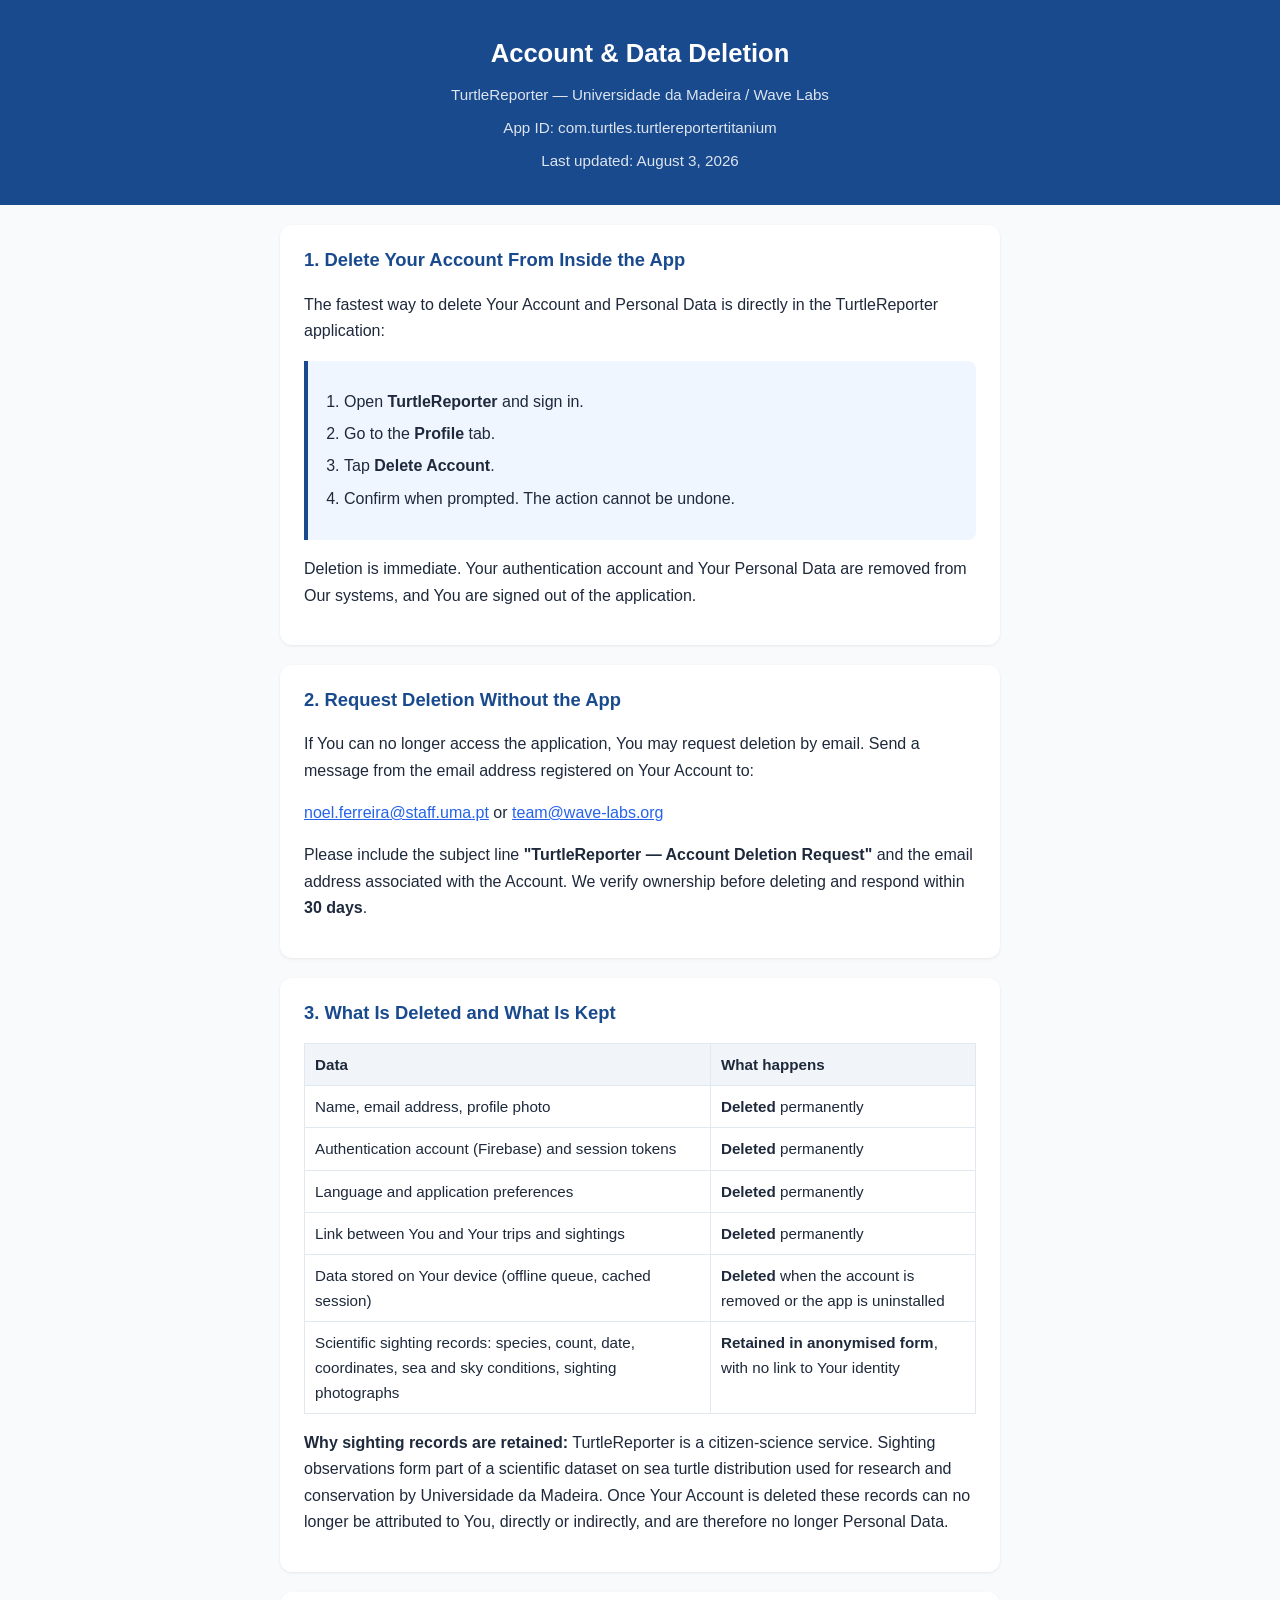
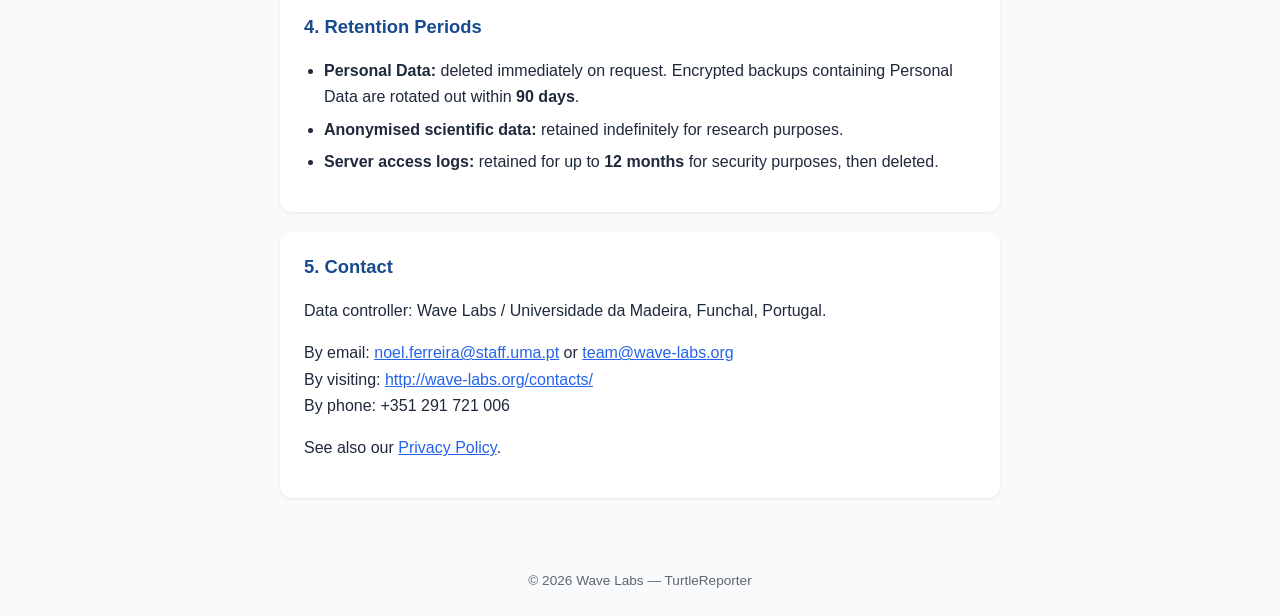
==== delete-account.html @ 48d77645 "add account & data deletion page (Google Play requirement)" ====
<!DOCTYPE html>
<html lang="en">
<head>
<meta charset="UTF-8">
<meta name="viewport" content="width=device-width, initial-scale=1.0">
<title>Account &amp; Data Deletion — TurtleReporter</title>
<style>
:root{color-scheme:light dark}
body{font-family:-apple-system,BlinkMacSystemFont,"Segoe UI",Roboto,Arial,sans-serif;line-height:1.65;margin:0;padding:0 16px;background:#f8fafc;color:#1e293b}
@media (prefers-color-scheme:dark){body{background:#0f172a;color:#e2e8f0}header{background:#1e3a5f}section{background:#1e293b}table{border-color:#334155}th{background:#0f172a}td,th{border-color:#334155}}
main{max-width:720px;margin:0 auto;padding-bottom:48px}
header{background:#194a8e;color:#fff;margin:0 -16px;padding:32px 16px;text-align:center}
header h1{margin:0;font-size:1.6rem}
header p{margin:8px 0 0;opacity:.85;font-size:.95rem}
section{background:#fff;border-radius:12px;padding:20px 24px;margin-top:20px;box-shadow:0 1px 3px rgba(0,0,0,.08)}
h2{font-size:1.15rem;color:#194a8e;margin-top:0}
@media (prefers-color-scheme:dark){h2{color:#7eb3ff}}
ol,ul{padding-left:20px}
li{margin-bottom:6px}
a{color:#2563eb;word-break:break-all}
table{width:100%;border-collapse:collapse;margin-top:12px;font-size:.95rem}
td,th{border:1px solid #e2e8f0;padding:8px 10px;text-align:left;vertical-align:top}
th{background:#f1f5f9;font-weight:600}
.steps{background:#eff6ff;border-left:4px solid #194a8e;border-radius:0 8px 8px 0;padding:12px 16px}
@media (prefers-color-scheme:dark){.steps{background:#172554}}
footer{text-align:center;font-size:.85rem;opacity:.7;padding:24px 0}
@media (max-width:480px){section{padding:16px}header h1{font-size:1.3rem}}
</style>
</head>
<body>
<header>
<h1>Account &amp; Data Deletion</h1>
<p>TurtleReporter — Universidade da Madeira / Wave Labs</p>
<p>App ID: com.turtles.turtlereportertitanium</p>
<p>Last updated: August 3, 2026</p>
</header>
<main>

<section>
<h2>1. Delete Your Account From Inside the App</h2>
<p>The fastest way to delete Your Account and Personal Data is directly in the TurtleReporter application:</p>
<div class="steps">
<ol>
<li>Open <strong>TurtleReporter</strong> and sign in.</li>
<li>Go to the <strong>Profile</strong> tab.</li>
<li>Tap <strong>Delete Account</strong>.</li>
<li>Confirm when prompted. The action cannot be undone.</li>
</ol>
</div>
<p>Deletion is immediate. Your authentication account and Your Personal Data are removed from Our systems, and You are signed out of the application.</p>
</section>

<section>
<h2>2. Request Deletion Without the App</h2>
<p>If You can no longer access the application, You may request deletion by email. Send a message from the email address registered on Your Account to:</p>
<p><a href="mailto:noel.ferreira@staff.uma.pt?subject=TurtleReporter%20-%20Account%20Deletion%20Request">noel.ferreira@staff.uma.pt</a> or <a href="mailto:team@wave-labs.org?subject=TurtleReporter%20-%20Account%20Deletion%20Request">team@wave-labs.org</a></p>
<p>Please include the subject line <strong>"TurtleReporter — Account Deletion Request"</strong> and the email address associated with the Account. We verify ownership before deleting and respond within <strong>30 days</strong>.</p>
</section>

<section>
<h2>3. What Is Deleted and What Is Kept</h2>
<table>
<tr><th>Data</th><th>What happens</th></tr>
<tr><td>Name, email address, profile photo</td><td><strong>Deleted</strong> permanently</td></tr>
<tr><td>Authentication account (Firebase) and session tokens</td><td><strong>Deleted</strong> permanently</td></tr>
<tr><td>Language and application preferences</td><td><strong>Deleted</strong> permanently</td></tr>
<tr><td>Link between You and Your trips and sightings</td><td><strong>Deleted</strong> permanently</td></tr>
<tr><td>Data stored on Your device (offline queue, cached session)</td><td><strong>Deleted</strong> when the account is removed or the app is uninstalled</td></tr>
<tr><td>Scientific sighting records: species, count, date, coordinates, sea and sky conditions, sighting photographs</td><td><strong>Retained in anonymised form</strong>, with no link to Your identity</td></tr>
</table>
<p><strong>Why sighting records are retained:</strong> TurtleReporter is a citizen-science service. Sighting observations form part of a scientific dataset on sea turtle distribution used for research and conservation by Universidade da Madeira. Once Your Account is deleted these records can no longer be attributed to You, directly or indirectly, and are therefore no longer Personal Data.</p>
</section>

<section>
<h2>4. Retention Periods</h2>
<ul>
<li><strong>Personal Data:</strong> deleted immediately on request. Encrypted backups containing Personal Data are rotated out within <strong>90 days</strong>.</li>
<li><strong>Anonymised scientific data:</strong> retained indefinitely for research purposes.</li>
<li><strong>Server access logs:</strong> retained for up to <strong>12 months</strong> for security purposes, then deleted.</li>
</ul>
</section>

<section>
<h2>5. Contact</h2>
<p>Data controller: Wave Labs / Universidade da Madeira, Funchal, Portugal.</p>
<p>By email: <a href="mailto:noel.ferreira@staff.uma.pt">noel.ferreira@staff.uma.pt</a> or <a href="mailto:team@wave-labs.org">team@wave-labs.org</a><br>
By visiting: <a href="http://wave-labs.org/contacts/">http://wave-labs.org/contacts/</a><br>
By phone: +351 291 721 006</p>
<p>See also our <a href="./index.html">Privacy Policy</a>.</p>
</section>

</main>
<footer>© 2026 Wave Labs — TurtleReporter</footer>
</body>
</html>
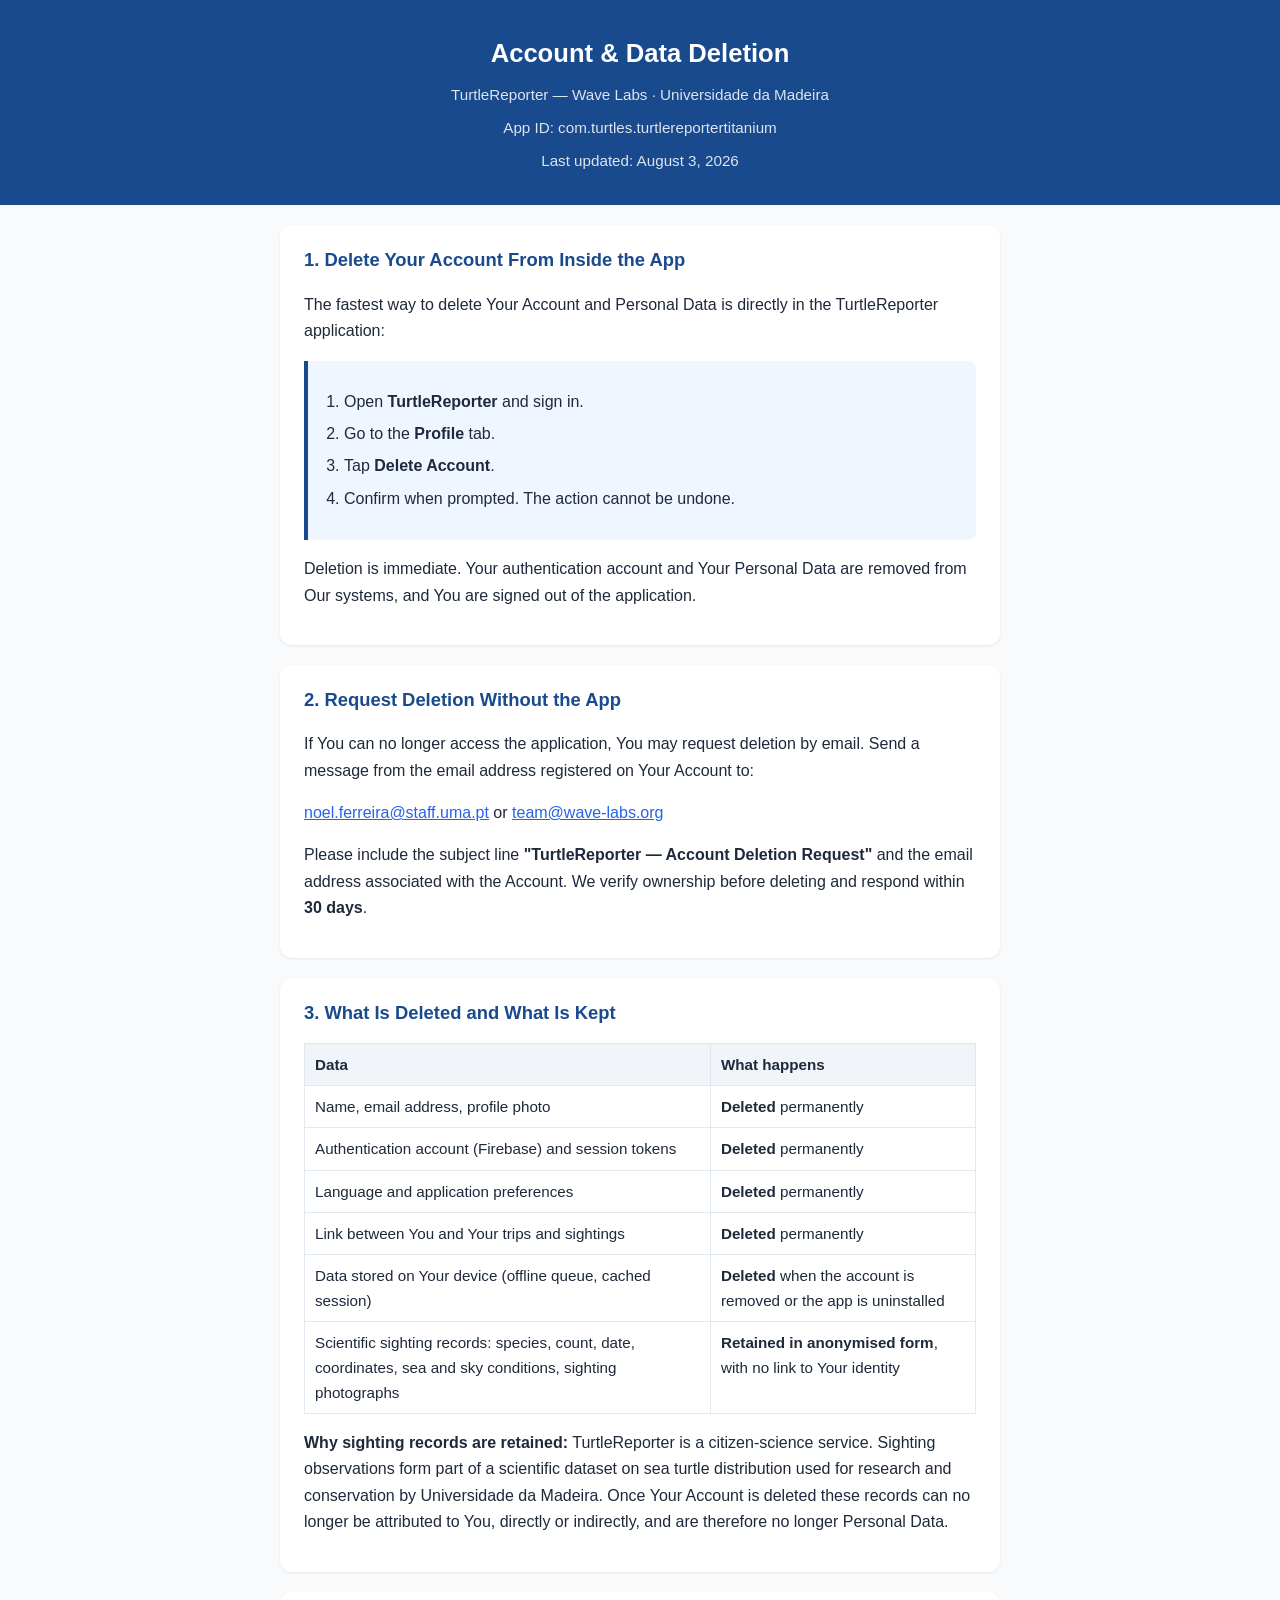
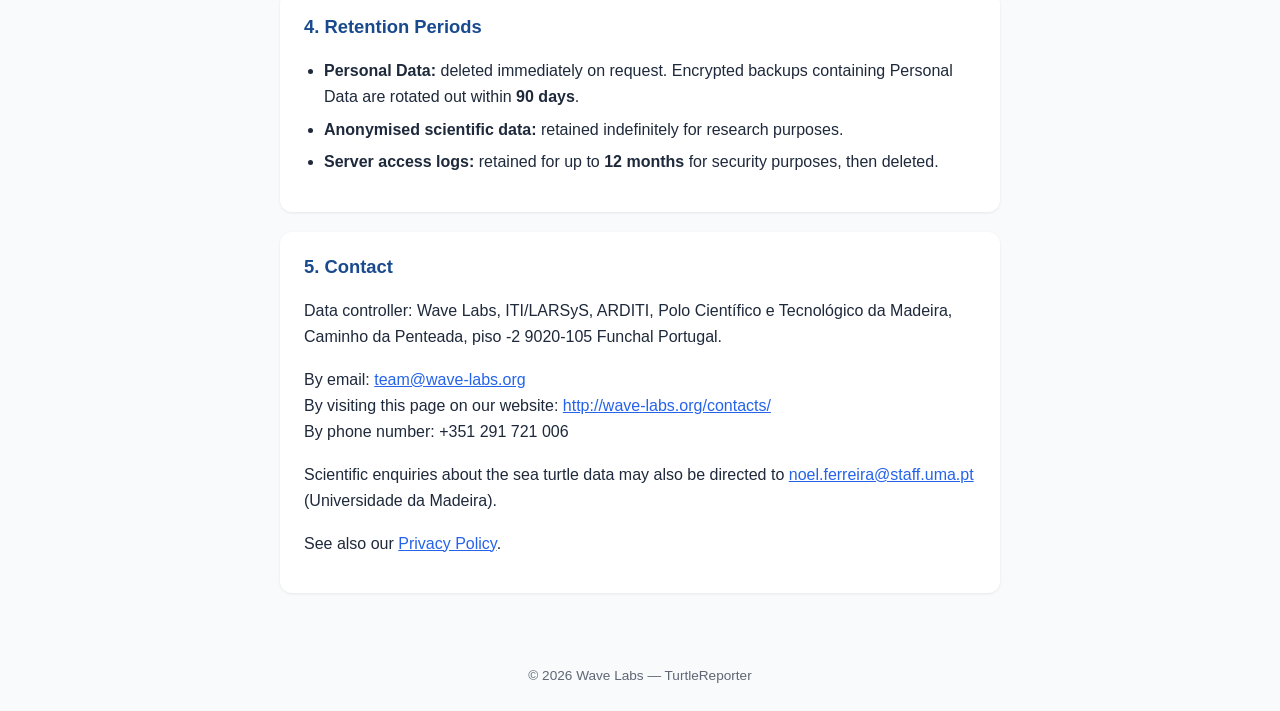
==== commit 85f9e889: "align legal entity and contacts with Wave Labs pattern" ====
--- a/delete-account.html
+++ b/delete-account.html
@@ -30,7 +30,7 @@
 <body>
 <header>
 <h1>Account &amp; Data Deletion</h1>
-<p>TurtleReporter — Universidade da Madeira / Wave Labs</p>
+<p>TurtleReporter — Wave Labs · Universidade da Madeira</p>
 <p>App ID: com.turtles.turtlereportertitanium</p>
 <p>Last updated: August 3, 2026</p>
 </header>
@@ -82,10 +82,11 @@
 
 <section>
 <h2>5. Contact</h2>
-<p>Data controller: Wave Labs / Universidade da Madeira, Funchal, Portugal.</p>
-<p>By email: <a href="mailto:noel.ferreira@staff.uma.pt">noel.ferreira@staff.uma.pt</a> or <a href="mailto:team@wave-labs.org">team@wave-labs.org</a><br>
-By visiting: <a href="http://wave-labs.org/contacts/">http://wave-labs.org/contacts/</a><br>
-By phone: +351 291 721 006</p>
+<p>Data controller: Wave Labs, ITI/LARSyS, ARDITI, Polo Científico e Tecnológico da Madeira, Caminho da Penteada, piso -2 9020-105 Funchal Portugal.</p>
+<p>By email: <a href="mailto:team@wave-labs.org">team@wave-labs.org</a><br>
+By visiting this page on our website: <a href="http://wave-labs.org/contacts/">http://wave-labs.org/contacts/</a><br>
+By phone number: +351 291 721 006</p>
+<p>Scientific enquiries about the sea turtle data may also be directed to <a href="mailto:noel.ferreira@staff.uma.pt">noel.ferreira@staff.uma.pt</a> (Universidade da Madeira).</p>
 <p>See also our <a href="./index.html">Privacy Policy</a>.</p>
 </section>
 
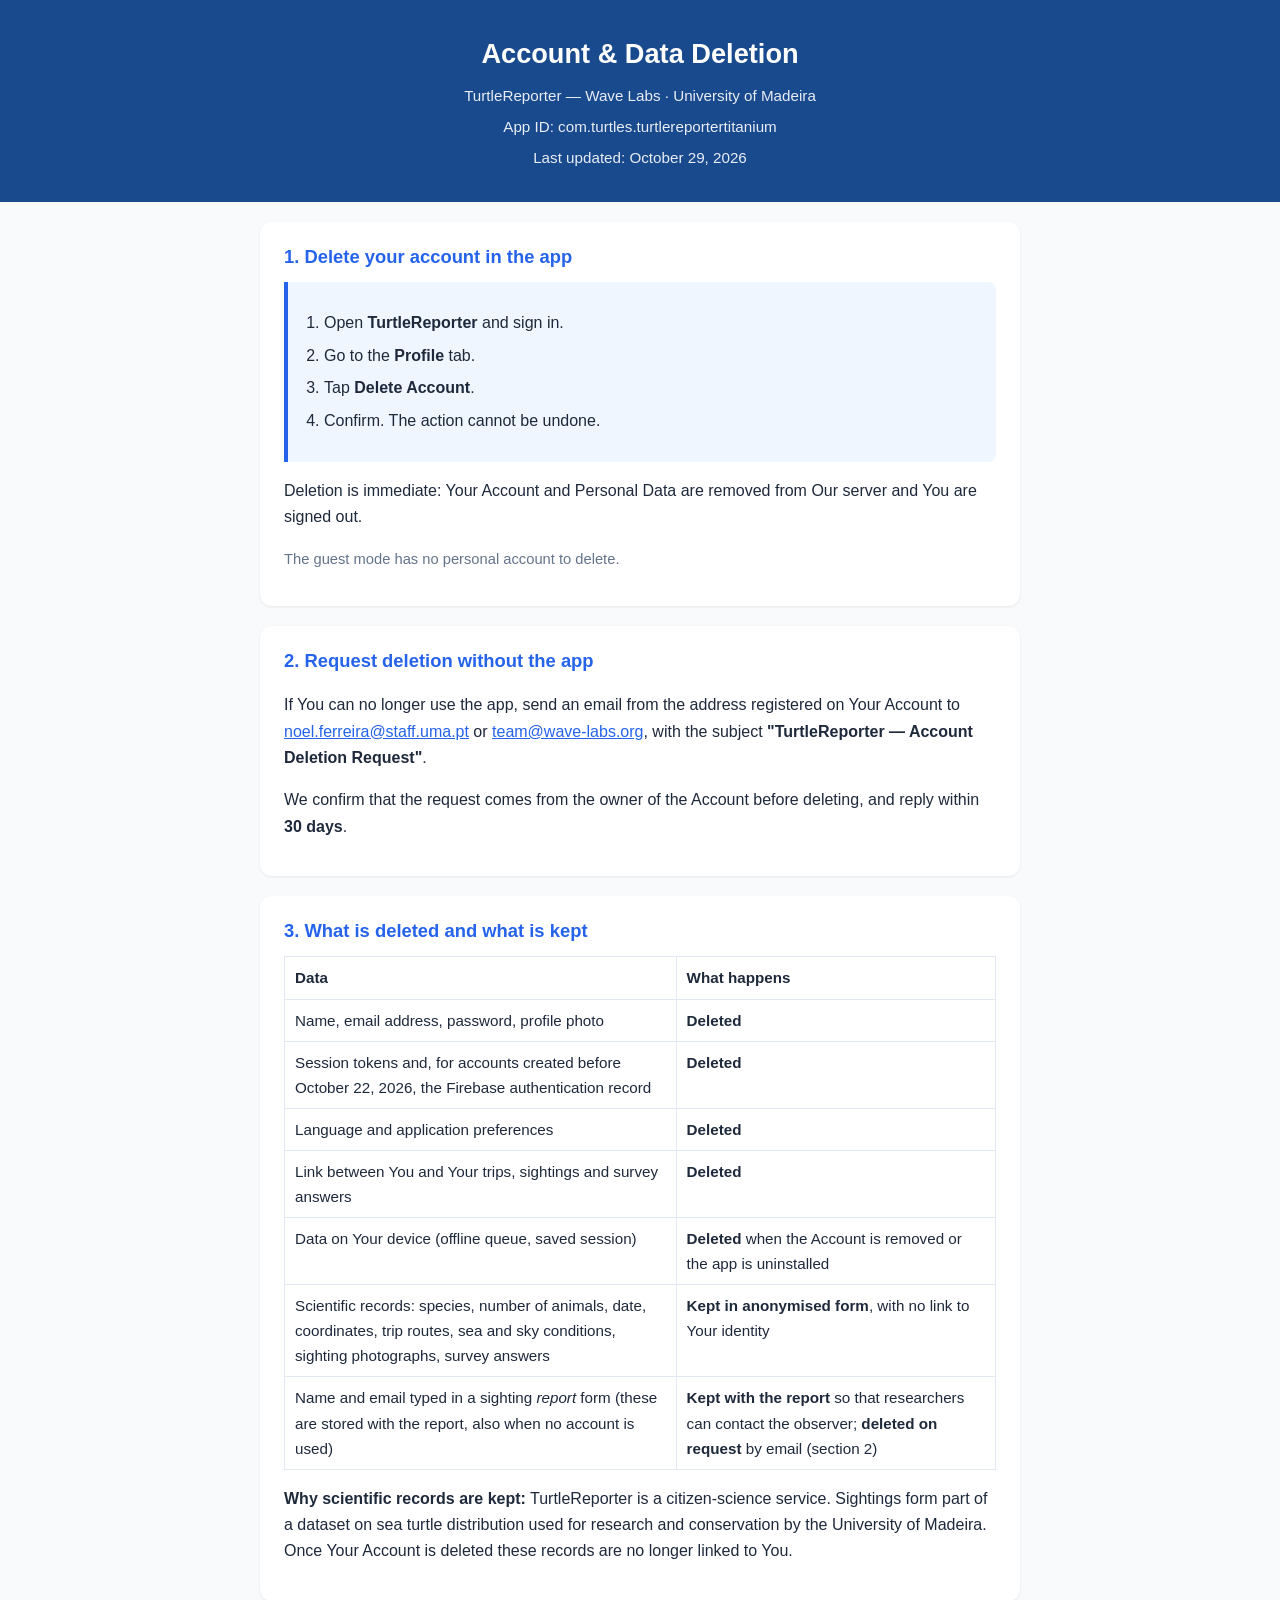
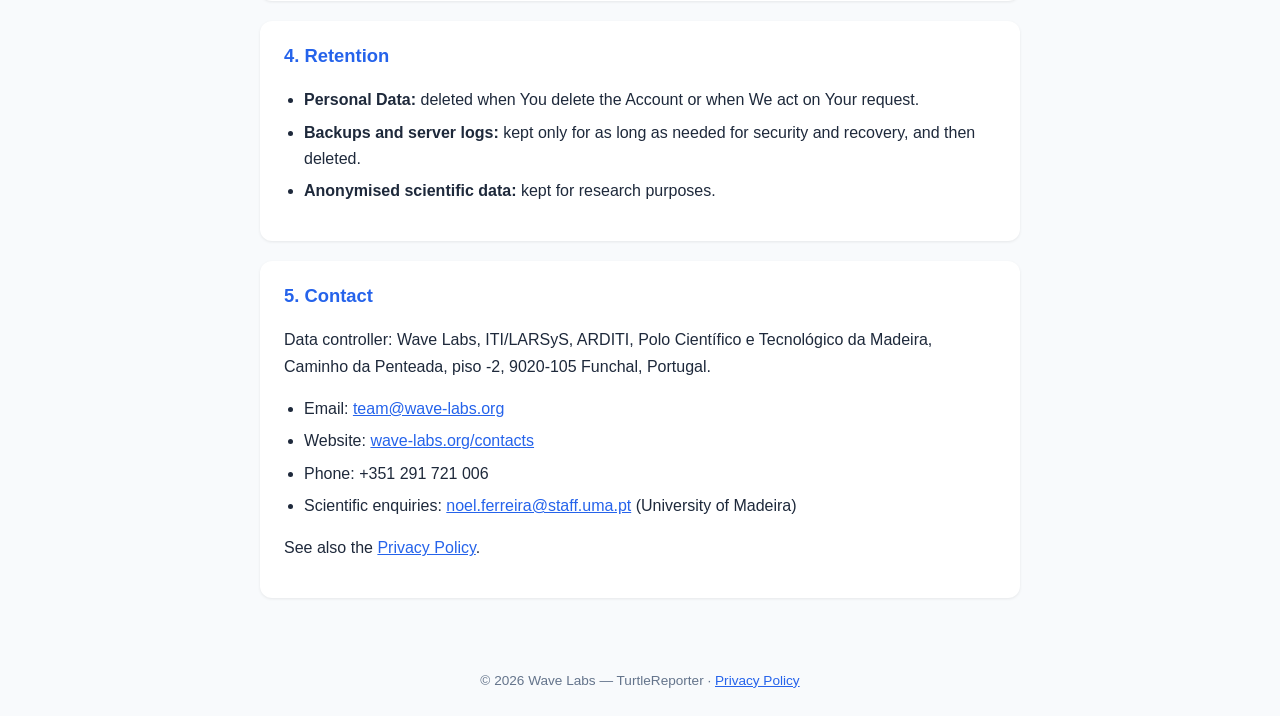
==== commit 1e9d2859: "Atualiza a política de privacidade e a página de eliminação (out/2026) Localização em 2.º plano dura" ====
--- a/delete-account.html
+++ b/delete-account.html
@@ -3,94 +3,98 @@
 <head>
 <meta charset="UTF-8">
 <meta name="viewport" content="width=device-width, initial-scale=1.0">
+<meta name="description" content="How to delete your TurtleReporter account and what data is deleted or kept.">
 <title>Account &amp; Data Deletion — TurtleReporter</title>
 <style>
-:root{color-scheme:light dark}
-body{font-family:-apple-system,BlinkMacSystemFont,"Segoe UI",Roboto,Arial,sans-serif;line-height:1.65;margin:0;padding:0 16px;background:#f8fafc;color:#1e293b}
-@media (prefers-color-scheme:dark){body{background:#0f172a;color:#e2e8f0}header{background:#1e3a5f}section{background:#1e293b}table{border-color:#334155}th{background:#0f172a}td,th{border-color:#334155}}
-main{max-width:720px;margin:0 auto;padding-bottom:48px}
-header{background:#194a8e;color:#fff;margin:0 -16px;padding:32px 16px;text-align:center}
-header h1{margin:0;font-size:1.6rem}
-header p{margin:8px 0 0;opacity:.85;font-size:.95rem}
-section{background:#fff;border-radius:12px;padding:20px 24px;margin-top:20px;box-shadow:0 1px 3px rgba(0,0,0,.08)}
-h2{font-size:1.15rem;color:#194a8e;margin-top:0}
-@media (prefers-color-scheme:dark){h2{color:#7eb3ff}}
+:root{color-scheme:light dark;--bg:#f8fafc;--fg:#1e293b;--muted:#64748b;--card:#fff;--brand:#194a8e;--accent:#2563eb;--soft:#eff6ff;--line:#e2e8f0}
+@media (prefers-color-scheme:dark){:root{--bg:#0f172a;--fg:#e2e8f0;--muted:#94a3b8;--card:#1e293b;--brand:#1e3a5f;--accent:#7eb3ff;--soft:#172554;--line:#334155}}
+*{box-sizing:border-box}
+body{font-family:-apple-system,BlinkMacSystemFont,"Segoe UI",Roboto,Arial,sans-serif;line-height:1.65;margin:0;padding:0 16px;background:var(--bg);color:var(--fg);font-size:16px}
+header{background:var(--brand);color:#fff;margin:0 -16px;padding:32px 16px;text-align:center}
+header h1{margin:0;font-size:1.7rem}
+header p{margin:6px 0 0;opacity:.9;font-size:.95rem}
+main{max-width:760px;margin:0 auto;padding-bottom:48px}
+section{background:var(--card);border-radius:12px;padding:20px 24px;margin-top:20px;box-shadow:0 1px 3px rgba(0,0,0,.08)}
+h2{font-size:1.15rem;color:var(--accent);margin:0 0 10px}
 ol,ul{padding-left:20px}
 li{margin-bottom:6px}
-a{color:#2563eb;word-break:break-all}
-table{width:100%;border-collapse:collapse;margin-top:12px;font-size:.95rem}
-td,th{border:1px solid #e2e8f0;padding:8px 10px;text-align:left;vertical-align:top}
-th{background:#f1f5f9;font-weight:600}
-.steps{background:#eff6ff;border-left:4px solid #194a8e;border-radius:0 8px 8px 0;padding:12px 16px}
-@media (prefers-color-scheme:dark){.steps{background:#172554}}
-footer{text-align:center;font-size:.85rem;opacity:.7;padding:24px 0}
-@media (max-width:480px){section{padding:16px}header h1{font-size:1.3rem}}
+a{color:var(--accent);overflow-wrap:anywhere}
+table{width:100%;border-collapse:collapse;font-size:.95rem}
+td,th{border:1px solid var(--line);padding:8px 10px;text-align:left;vertical-align:top}
+th{font-weight:600}
+.steps{background:var(--soft);border-left:4px solid var(--accent);border-radius:0 8px 8px 0;padding:12px 16px}
+.muted{color:var(--muted);font-size:.92rem}
+footer{text-align:center;font-size:.85rem;color:var(--muted);padding:24px 0}
+@media (max-width:560px){section{padding:16px}header h1{font-size:1.35rem}td,th{padding:6px 8px}}
+@media print{body{background:#fff;color:#000}header{background:#fff;color:#000}section{box-shadow:none;border:1px solid #ccc}}
 </style>
 </head>
 <body>
 <header>
 <h1>Account &amp; Data Deletion</h1>
-<p>TurtleReporter — Wave Labs · Universidade da Madeira</p>
+<p>TurtleReporter — Wave Labs · University of Madeira</p>
 <p>App ID: com.turtles.turtlereportertitanium</p>
-<p>Last updated: August 3, 2026</p>
+<p>Last updated: October 29, 2026</p>
 </header>
 <main>
 
 <section>
-<h2>1. Delete Your Account From Inside the App</h2>
-<p>The fastest way to delete Your Account and Personal Data is directly in the TurtleReporter application:</p>
+<h2>1. Delete your account in the app</h2>
 <div class="steps">
 <ol>
 <li>Open <strong>TurtleReporter</strong> and sign in.</li>
 <li>Go to the <strong>Profile</strong> tab.</li>
 <li>Tap <strong>Delete Account</strong>.</li>
-<li>Confirm when prompted. The action cannot be undone.</li>
+<li>Confirm. The action cannot be undone.</li>
 </ol>
 </div>
-<p>Deletion is immediate. Your authentication account and Your Personal Data are removed from Our systems, and You are signed out of the application.</p>
+<p>Deletion is immediate: Your Account and Personal Data are removed from Our server and You are signed out.</p>
+<p class="muted">The guest mode has no personal account to delete.</p>
 </section>
 
 <section>
-<h2>2. Request Deletion Without the App</h2>
-<p>If You can no longer access the application, You may request deletion by email. Send a message from the email address registered on Your Account to:</p>
-<p><a href="mailto:noel.ferreira@staff.uma.pt?subject=TurtleReporter%20-%20Account%20Deletion%20Request">noel.ferreira@staff.uma.pt</a> or <a href="mailto:team@wave-labs.org?subject=TurtleReporter%20-%20Account%20Deletion%20Request">team@wave-labs.org</a></p>
-<p>Please include the subject line <strong>"TurtleReporter — Account Deletion Request"</strong> and the email address associated with the Account. We verify ownership before deleting and respond within <strong>30 days</strong>.</p>
+<h2>2. Request deletion without the app</h2>
+<p>If You can no longer use the app, send an email from the address registered on Your Account to <a href="mailto:noel.ferreira@staff.uma.pt?subject=TurtleReporter%20-%20Account%20Deletion%20Request">noel.ferreira@staff.uma.pt</a> or <a href="mailto:team@wave-labs.org?subject=TurtleReporter%20-%20Account%20Deletion%20Request">team@wave-labs.org</a>, with the subject <strong>"TurtleReporter — Account Deletion Request"</strong>.</p>
+<p>We confirm that the request comes from the owner of the Account before deleting, and reply within <strong>30 days</strong>.</p>
 </section>
 
 <section>
-<h2>3. What Is Deleted and What Is Kept</h2>
+<h2>3. What is deleted and what is kept</h2>
 <table>
 <tr><th>Data</th><th>What happens</th></tr>
-<tr><td>Name, email address, profile photo</td><td><strong>Deleted</strong> permanently</td></tr>
-<tr><td>Authentication account (Firebase) and session tokens</td><td><strong>Deleted</strong> permanently</td></tr>
-<tr><td>Language and application preferences</td><td><strong>Deleted</strong> permanently</td></tr>
-<tr><td>Link between You and Your trips and sightings</td><td><strong>Deleted</strong> permanently</td></tr>
-<tr><td>Data stored on Your device (offline queue, cached session)</td><td><strong>Deleted</strong> when the account is removed or the app is uninstalled</td></tr>
-<tr><td>Scientific sighting records: species, count, date, coordinates, sea and sky conditions, sighting photographs</td><td><strong>Retained in anonymised form</strong>, with no link to Your identity</td></tr>
+<tr><td>Name, email address, password, profile photo</td><td><strong>Deleted</strong></td></tr>
+<tr><td>Session tokens and, for accounts created before October 22, 2026, the Firebase authentication record</td><td><strong>Deleted</strong></td></tr>
+<tr><td>Language and application preferences</td><td><strong>Deleted</strong></td></tr>
+<tr><td>Link between You and Your trips, sightings and survey answers</td><td><strong>Deleted</strong></td></tr>
+<tr><td>Data on Your device (offline queue, saved session)</td><td><strong>Deleted</strong> when the Account is removed or the app is uninstalled</td></tr>
+<tr><td>Scientific records: species, number of animals, date, coordinates, trip routes, sea and sky conditions, sighting photographs, survey answers</td><td><strong>Kept in anonymised form</strong>, with no link to Your identity</td></tr>
+<tr><td>Name and email typed in a sighting <em>report</em> form (these are stored with the report, also when no account is used)</td><td><strong>Kept with the report</strong> so that researchers can contact the observer; <strong>deleted on request</strong> by email (section 2)</td></tr>
 </table>
-<p><strong>Why sighting records are retained:</strong> TurtleReporter is a citizen-science service. Sighting observations form part of a scientific dataset on sea turtle distribution used for research and conservation by Universidade da Madeira. Once Your Account is deleted these records can no longer be attributed to You, directly or indirectly, and are therefore no longer Personal Data.</p>
+<p><strong>Why scientific records are kept:</strong> TurtleReporter is a citizen-science service. Sightings form part of a dataset on sea turtle distribution used for research and conservation by the University of Madeira. Once Your Account is deleted these records are no longer linked to You.</p>
 </section>
 
 <section>
-<h2>4. Retention Periods</h2>
+<h2>4. Retention</h2>
 <ul>
-<li><strong>Personal Data:</strong> deleted immediately on request. Encrypted backups containing Personal Data are rotated out within <strong>90 days</strong>.</li>
-<li><strong>Anonymised scientific data:</strong> retained indefinitely for research purposes.</li>
-<li><strong>Server access logs:</strong> retained for up to <strong>12 months</strong> for security purposes, then deleted.</li>
+<li><strong>Personal Data:</strong> deleted when You delete the Account or when We act on Your request.</li>
+<li><strong>Backups and server logs:</strong> kept only for as long as needed for security and recovery, and then deleted.</li>
+<li><strong>Anonymised scientific data:</strong> kept for research purposes.</li>
 </ul>
 </section>
 
 <section>
 <h2>5. Contact</h2>
-<p>Data controller: Wave Labs, ITI/LARSyS, ARDITI, Polo Científico e Tecnológico da Madeira, Caminho da Penteada, piso -2 9020-105 Funchal Portugal.</p>
-<p>By email: <a href="mailto:team@wave-labs.org">team@wave-labs.org</a><br>
-By visiting this page on our website: <a href="http://wave-labs.org/contacts/">http://wave-labs.org/contacts/</a><br>
-By phone number: +351 291 721 006</p>
-<p>Scientific enquiries about the sea turtle data may also be directed to <a href="mailto:noel.ferreira@staff.uma.pt">noel.ferreira@staff.uma.pt</a> (Universidade da Madeira).</p>
-<p>See also our <a href="./index.html">Privacy Policy</a>.</p>
+<p>Data controller: Wave Labs, ITI/LARSyS, ARDITI, Polo Científico e Tecnológico da Madeira, Caminho da Penteada, piso -2, 9020-105 Funchal, Portugal.</p>
+<ul>
+<li>Email: <a href="mailto:team@wave-labs.org">team@wave-labs.org</a></li>
+<li>Website: <a href="https://wave-labs.org/contacts/">wave-labs.org/contacts</a></li>
+<li>Phone: +351 291 721 006</li>
+<li>Scientific enquiries: <a href="mailto:noel.ferreira@staff.uma.pt">noel.ferreira@staff.uma.pt</a> (University of Madeira)</li>
+</ul>
+<p>See also the <a href="./index.html">Privacy Policy</a>.</p>
 </section>
 
 </main>
-<footer>© 2026 Wave Labs — TurtleReporter</footer>
+<footer>© 2026 Wave Labs — TurtleReporter · <a href="./index.html">Privacy Policy</a></footer>
 </body>
 </html>
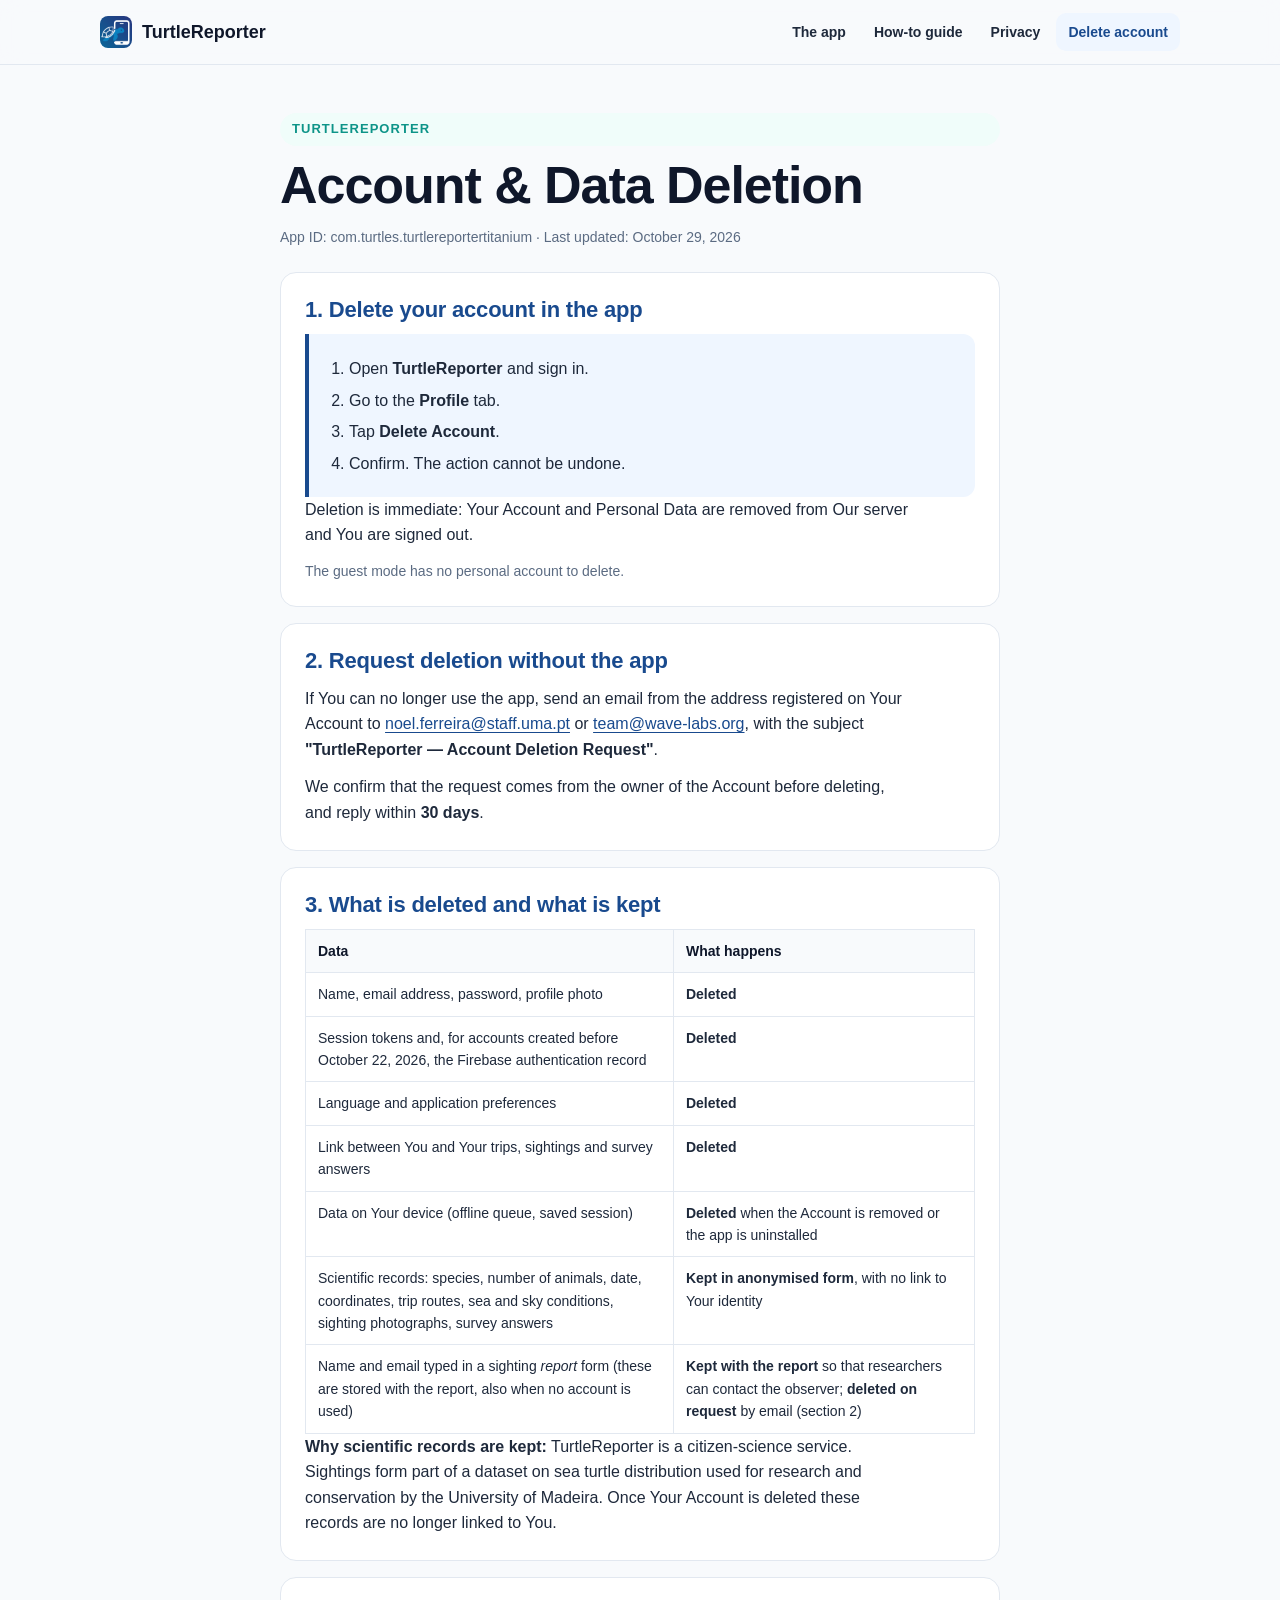
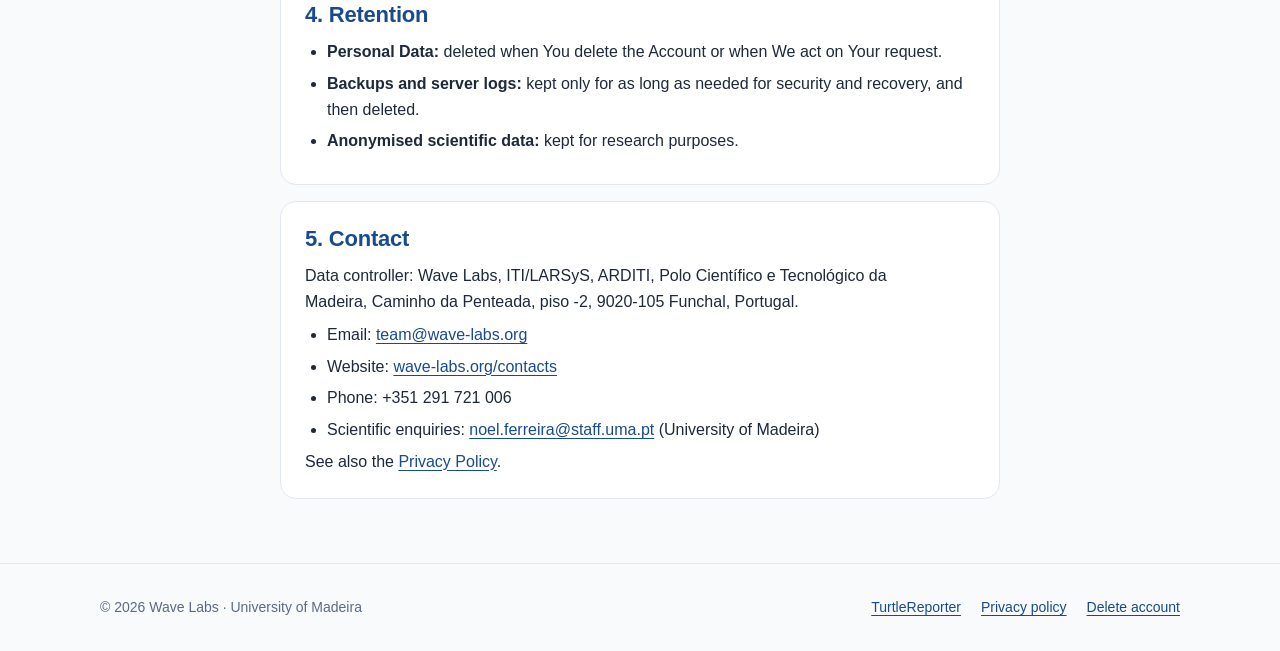
==== commit f0b6eef8: "Site do TurtleReporter: página da app com guias, e política e eliminação com o mesmo visual app.html" ====
--- a/delete-account.html
+++ b/delete-account.html
@@ -3,44 +3,33 @@
 <head>
 <meta charset="UTF-8">
 <meta name="viewport" content="width=device-width, initial-scale=1.0">
+<title>Account &amp; Data Deletion — TurtleReporter</title>
 <meta name="description" content="How to delete your TurtleReporter account and what data is deleted or kept.">
-<title>Account &amp; Data Deletion — TurtleReporter</title>
-<style>
-:root{color-scheme:light dark;--bg:#f8fafc;--fg:#1e293b;--muted:#64748b;--card:#fff;--brand:#194a8e;--accent:#2563eb;--soft:#eff6ff;--line:#e2e8f0}
-@media (prefers-color-scheme:dark){:root{--bg:#0f172a;--fg:#e2e8f0;--muted:#94a3b8;--card:#1e293b;--brand:#1e3a5f;--accent:#7eb3ff;--soft:#172554;--line:#334155}}
-*{box-sizing:border-box}
-body{font-family:-apple-system,BlinkMacSystemFont,"Segoe UI",Roboto,Arial,sans-serif;line-height:1.65;margin:0;padding:0 16px;background:var(--bg);color:var(--fg);font-size:16px}
-header{background:var(--brand);color:#fff;margin:0 -16px;padding:32px 16px;text-align:center}
-header h1{margin:0;font-size:1.7rem}
-header p{margin:6px 0 0;opacity:.9;font-size:.95rem}
-main{max-width:760px;margin:0 auto;padding-bottom:48px}
-section{background:var(--card);border-radius:12px;padding:20px 24px;margin-top:20px;box-shadow:0 1px 3px rgba(0,0,0,.08)}
-h2{font-size:1.15rem;color:var(--accent);margin:0 0 10px}
-ol,ul{padding-left:20px}
-li{margin-bottom:6px}
-a{color:var(--accent);overflow-wrap:anywhere}
-table{width:100%;border-collapse:collapse;font-size:.95rem}
-td,th{border:1px solid var(--line);padding:8px 10px;text-align:left;vertical-align:top}
-th{font-weight:600}
-.steps{background:var(--soft);border-left:4px solid var(--accent);border-radius:0 8px 8px 0;padding:12px 16px}
-.muted{color:var(--muted);font-size:.92rem}
-footer{text-align:center;font-size:.85rem;color:var(--muted);padding:24px 0}
-@media (max-width:560px){section{padding:16px}header h1{font-size:1.35rem}td,th{padding:6px 8px}}
-@media print{body{background:#fff;color:#000}header{background:#fff;color:#000}section{box-shadow:none;border:1px solid #ccc}}
-</style>
+<meta name="theme-color" content="#194a8e">
+<link rel="icon" type="image/png" href="assets/img/favicon.png">
+<link rel="apple-touch-icon" href="assets/img/icon-192.png">
+<link rel="stylesheet" href="assets/site.css">
 </head>
 <body>
-<header>
-<h1>Account &amp; Data Deletion</h1>
-<p>TurtleReporter — Wave Labs · University of Madeira</p>
-<p>App ID: com.turtles.turtlereportertitanium</p>
-<p>Last updated: October 29, 2026</p>
+<a class="skip" href="#conteudo">Skip to content</a>
+<header class="site-header">
+  <div class="wrap">
+    <a class="brand" href="app.html"><img src="assets/img/icon-192.png" alt="" width="32" height="32">TurtleReporter</a>
+    <nav class="site-nav" aria-label="Main">
+      <a href="app.html">The app</a>
+      <a href="app.html#guias">How-to guide</a>
+      <a href="index.html">Privacy</a>
+      <a href="delete-account.html" aria-current="page">Delete account</a>
+    </nav>
+  </div>
 </header>
-<main>
+<main id="conteudo">
+<div class="page-hero"><div class="wrap-text"><span class="eyebrow">TurtleReporter</span><h1>Account &amp; Data Deletion</h1><p class="meta-line">App ID: com.turtles.turtlereportertitanium · Last updated: October 29, 2026</p></div></div>
+<div class="legal"><div class="wrap-text">
 
 <section>
 <h2>1. Delete your account in the app</h2>
-<div class="steps">
+<div class="steps-box">
 <ol>
 <li>Open <strong>TurtleReporter</strong> and sign in.</li>
 <li>Go to the <strong>Profile</strong> tab.</li>
@@ -94,7 +83,13 @@
 <p>See also the <a href="./index.html">Privacy Policy</a>.</p>
 </section>
 
+</div></div>
 </main>
-<footer>© 2026 Wave Labs — TurtleReporter · <a href="./index.html">Privacy Policy</a></footer>
+<footer class="site-footer">
+  <div class="wrap">
+    <span>© 2026 Wave Labs · University of Madeira</span>
+    <nav aria-label="Footer"><a href="app.html">TurtleReporter</a><a href="index.html">Privacy policy</a><a href="delete-account.html">Delete account</a></nav>
+  </div>
+</footer>
 </body>
 </html>
--- a/assets/site.css
+++ b/assets/site.css
@@ -0,0 +1,291 @@
+:root {
+  color-scheme: light dark;
+  --brand: #194a8e;
+  --brand-strong: #133a70;
+  --brand-ink: #194a8e;
+  --brand-soft: #eff6ff;
+  --brand-line: #bfdbfe;
+  --teal: #0d9488;
+  --teal-soft: #f0fdfa;
+  --ink: #0f172a;
+  --text: #1e293b;
+  --muted: #5b6b82;
+  --line: #e2e8f0;
+  --bg: #f8fafc;
+  --card: #ffffff;
+  --chip: #ffffff;
+  --shadow: 0 1px 2px rgba(15, 23, 42, .06), 0 8px 24px rgba(15, 23, 42, .06);
+  --radius: 16px;
+  --fs-xs: 13px;
+  --fs-sm: 14px;
+  --fs-base: 16px;
+  --fs-md: 18px;
+  --fs-lg: 22px;
+  --fs-xl: 28px;
+  --fs-hero: clamp(34px, 5.2vw, 52px);
+  --wrap: 1120px;
+  --wrap-text: 760px;
+}
+
+@media (prefers-color-scheme: dark) {
+  :root {
+    --brand: #2b63b5;
+    --brand-strong: #3b74c8;
+    --brand-ink: #8ab4f8;
+    --brand-soft: #0f2547;
+    --brand-line: #1e3a66;
+    --teal: #2dd4bf;
+    --teal-soft: #0b2b2a;
+    --ink: #f8fafc;
+    --text: #e2e8f0;
+    --muted: #9fb0c8;
+    --line: #22304d;
+    --bg: #0b1220;
+    --card: #111b2e;
+    --chip: #f8fafc;
+    --shadow: 0 1px 2px rgba(0, 0, 0, .4), 0 8px 24px rgba(0, 0, 0, .3);
+  }
+}
+
+* { box-sizing: border-box; }
+
+html { -webkit-text-size-adjust: 100%; scroll-padding-top: 80px; }
+
+@media (prefers-reduced-motion: no-preference) { html { scroll-behavior: smooth; } }
+
+body {
+  margin: 0;
+  background: var(--bg);
+  color: var(--text);
+  font-family: -apple-system, BlinkMacSystemFont, "Segoe UI", Roboto, "Helvetica Neue", Arial, sans-serif;
+  font-size: var(--fs-base);
+  line-height: 1.6;
+  -webkit-font-smoothing: antialiased;
+  -moz-osx-font-smoothing: grayscale;
+}
+
+html:not([data-lang="en"]) .en,
+html[data-lang="en"] .pt { display: none !important; }
+
+h1, h2, h3 { color: var(--ink); line-height: 1.15; text-wrap: balance; margin: 0; }
+h1 { font-size: var(--fs-hero); letter-spacing: -0.02em; font-weight: 800; }
+h2 { font-size: var(--fs-xl); letter-spacing: -0.01em; font-weight: 750; }
+h3 { font-size: var(--fs-md); font-weight: 700; }
+p { margin: 0; text-wrap: pretty; }
+p + p { margin-top: 12px; }
+
+a { color: var(--brand-ink); text-underline-offset: 3px; text-decoration-thickness: from-font; overflow-wrap: break-word; }
+a:hover { color: var(--brand-strong); }
+:focus-visible { outline: 3px solid var(--teal); outline-offset: 3px; border-radius: 6px; }
+
+img { max-width: 100%; height: auto; display: block; }
+code { font-family: ui-monospace, SFMono-Regular, Menlo, Consolas, monospace; font-size: .88em; }
+
+.skip {
+  position: absolute; inset-inline-start: 16px; top: -48px;
+  background: var(--brand); color: #fff; padding: 8px 14px; border-radius: 10px; z-index: 100;
+}
+.skip:focus { top: 12px; }
+
+.wrap { max-width: var(--wrap); margin-inline: auto; padding-inline: 20px; }
+.wrap-text { max-width: var(--wrap-text); margin-inline: auto; padding-inline: 20px; }
+
+.site-header {
+  position: sticky; top: 0; z-index: 50;
+  background: color-mix(in srgb, var(--bg) 86%, transparent);
+  -webkit-backdrop-filter: saturate(160%) blur(12px);
+  backdrop-filter: saturate(160%) blur(12px);
+  border-bottom: 1px solid var(--line);
+}
+.site-header .wrap { display: flex; align-items: center; gap: 24px; min-height: 64px; }
+.brand { display: flex; align-items: center; gap: 10px; color: var(--ink); text-decoration: none; font-weight: 750; font-size: var(--fs-md); white-space: nowrap; }
+.brand img { width: 32px; height: 32px; border-radius: 8px; }
+.site-nav { display: flex; gap: 4px; margin-inline-start: auto; }
+.site-nav a {
+  color: var(--text); text-decoration: none; font-size: var(--fs-sm); font-weight: 600;
+  padding: 8px 12px; border-radius: 10px; white-space: nowrap;
+}
+.site-nav a:hover { background: var(--brand-soft); color: var(--brand-ink); }
+.site-nav a[aria-current="page"] { color: var(--brand-ink); background: var(--brand-soft); }
+
+.lang { display: inline-flex; border: 1px solid var(--line); border-radius: 999px; padding: 2px; background: var(--card); }
+.lang button {
+  font: inherit; font-size: var(--fs-xs); font-weight: 700; letter-spacing: .04em;
+  border: 0; background: transparent; color: var(--muted); padding: 6px 10px; border-radius: 999px; cursor: pointer;
+}
+.lang button[aria-pressed="true"] { background: var(--brand); color: #fff; }
+
+@media (max-width: 820px) {
+  .site-header .wrap { flex-wrap: wrap; gap: 8px 16px; padding-block: 10px; }
+  .site-nav { order: 3; width: calc(100% + 24px); margin-inline: -12px; padding-inline: 8px 32px; overflow-x: auto; scrollbar-width: none; -webkit-mask-image: linear-gradient(90deg, #000 calc(100% - 40px), transparent); mask-image: linear-gradient(90deg, #000 calc(100% - 40px), transparent); }
+  .site-nav::-webkit-scrollbar { display: none; }
+  .lang { margin-inline-start: auto; }
+}
+
+.btn {
+  display: inline-flex; align-items: center; justify-content: center; gap: 8px;
+  min-height: 48px; padding: 12px 20px; border-radius: 12px;
+  font-weight: 700; font-size: var(--fs-base); text-decoration: none; white-space: nowrap;
+  border: 1.5px solid transparent; transition: background-color .15s, color .15s, border-color .15s;
+}
+.btn-primary { background: var(--brand); color: #fff; }
+.btn-primary:hover { background: var(--brand-strong); color: #fff; }
+.btn-ghost { border-color: var(--brand-line); color: var(--brand-ink); background: var(--card); }
+.btn-ghost:hover { background: var(--brand-soft); color: var(--brand-ink); }
+.btn svg { width: 18px; height: 18px; flex: none; }
+
+.eyebrow {
+  display: inline-flex; align-items: center; gap: 8px;
+  font-size: var(--fs-xs); font-weight: 700; letter-spacing: .08em; text-transform: uppercase;
+  color: var(--teal); background: var(--teal-soft); padding: 6px 12px; border-radius: 999px;
+}
+
+.hero { padding-block: 56px 40px; overflow: hidden; }
+.hero .wrap { display: grid; grid-template-columns: 1.05fr .95fr; gap: 48px; align-items: center; }
+.hero-copy { display: grid; gap: 20px; justify-items: start; }
+.hero-copy .lead { font-size: var(--fs-md); color: var(--muted); max-width: 34em; }
+.hero-actions { display: flex; flex-wrap: wrap; gap: 12px; }
+.hero-meta { display: flex; flex-wrap: wrap; gap: 8px 20px; color: var(--muted); font-size: var(--fs-sm); }
+.hero-meta span { display: inline-flex; align-items: center; gap: 6px; }
+.hero-meta svg { width: 16px; height: 16px; color: var(--teal); }
+
+.hero-visual { position: relative; min-height: 480px; display: grid; place-items: center; }
+.hero-visual::before {
+  content: ""; position: absolute; inset: 6% 0 2% 8%;
+  background: radial-gradient(60% 60% at 50% 45%, var(--brand-soft), transparent 70%);
+  border-radius: 50%;
+}
+.phone {
+  position: relative; width: min(260px, 62vw); aspect-ratio: 1 / 2;
+  border-radius: 36px; border: 10px solid #0f172a; background: #0f172a;
+  box-shadow: 0 30px 60px -20px rgba(15, 23, 42, .45); overflow: hidden;
+}
+.phone img { width: 100%; height: 100%; object-fit: cover; }
+.hero-turtle { position: absolute; width: min(330px, 70vw); bottom: 6%; inset-inline-start: -6%; filter: drop-shadow(0 18px 24px rgba(15, 23, 42, .25)); }
+
+@media (max-width: 860px) {
+  .hero { padding-block: 32px 24px; }
+  .hero .wrap { grid-template-columns: 1fr; gap: 24px; }
+  .hero-visual { min-height: 420px; }
+}
+
+.band { padding-block: 64px; }
+.band-soft { background: var(--card); border-block: 1px solid var(--line); }
+.section-head { display: grid; gap: 10px; max-width: 640px; margin-bottom: 32px; }
+.section-head p { color: var(--muted); font-size: var(--fs-md); }
+
+.grid { display: grid; gap: 16px; grid-template-columns: repeat(auto-fit, minmax(240px, 1fr)); }
+.card {
+  background: var(--card); border: 1px solid var(--line); border-radius: var(--radius);
+  padding: 24px; box-shadow: var(--shadow); display: grid; gap: 10px; align-content: start;
+}
+.band-soft .card { background: var(--bg); box-shadow: none; }
+.card p { color: var(--muted); }
+.icon-badge {
+  width: 44px; height: 44px; border-radius: 12px; display: grid; place-items: center;
+  background: var(--brand-soft); color: var(--brand-ink);
+}
+.icon-badge svg { width: 24px; height: 24px; }
+.tag-list { display: flex; flex-wrap: wrap; gap: 6px; margin-top: 4px; }
+.tag { font-size: var(--fs-xs); font-weight: 600; color: var(--brand-ink); background: var(--brand-soft); padding: 3px 10px; border-radius: 999px; white-space: nowrap; }
+
+.steps { list-style: none; margin: 0; padding: 0; display: grid; gap: 16px; grid-template-columns: repeat(auto-fit, minmax(220px, 1fr)); counter-reset: step; }
+.steps li { counter-increment: step; display: grid; gap: 8px; padding: 24px; border-radius: var(--radius); background: var(--card); border: 1px solid var(--line); }
+.steps li::before {
+  content: counter(step); width: 36px; height: 36px; border-radius: 50%;
+  display: grid; place-items: center; font-weight: 800; color: #fff; background: var(--brand);
+  font-variant-numeric: tabular-nums;
+}
+.steps p { color: var(--muted); }
+
+.gallery {
+  display: grid; grid-auto-flow: column; grid-auto-columns: 220px; gap: 20px;
+  overflow-x: auto; scroll-snap-type: x mandatory; padding: 8px 20px 24px;
+  margin-inline: -20px; scroll-padding-inline: 20px; scrollbar-width: thin;
+}
+.gallery figure { margin: 0; scroll-snap-align: start; display: grid; gap: 10px; }
+.gallery .phone { width: 220px; border-width: 8px; border-radius: 30px; box-shadow: var(--shadow); }
+.gallery figcaption { font-size: var(--fs-sm); color: var(--muted); text-align: center; }
+
+.guides { display: grid; gap: 12px; }
+details.guide { background: var(--card); border: 1px solid var(--line); border-radius: var(--radius); }
+details.guide[open] { box-shadow: var(--shadow); }
+details.guide summary {
+  list-style: none; cursor: pointer; display: flex; align-items: center; gap: 14px;
+  padding: 18px 20px; font-weight: 700; color: var(--ink); font-size: var(--fs-md);
+}
+details.guide summary::-webkit-details-marker { display: none; }
+details.guide summary::after {
+  content: ""; margin-inline-start: auto; width: 10px; height: 10px; flex: none;
+  border-inline-end: 2.5px solid var(--muted); border-bottom: 2.5px solid var(--muted);
+  transform: rotate(45deg) translateY(-3px); transition: transform .2s;
+}
+details.guide[open] summary::after { transform: rotate(-135deg) translateY(-2px); }
+details.guide summary .icon-badge { width: 38px; height: 38px; }
+.guide-body { padding: 0 20px 20px 72px; display: grid; gap: 12px; }
+.guide-body ol, .guide-body ul { margin: 0; padding-inline-start: 20px; display: grid; gap: 6px; }
+.tip { background: var(--teal-soft); border-inline-start: 4px solid var(--teal); padding: 12px 14px; border-radius: 0 10px 10px 0; font-size: var(--fs-sm); }
+@media (max-width: 560px) { .guide-body { padding: 0 18px 18px; } }
+
+.downloads { display: grid; gap: 16px; grid-template-columns: repeat(auto-fit, minmax(280px, 1fr)); }
+.download {
+  display: flex; align-items: center; gap: 16px; padding: 20px; border-radius: var(--radius);
+  background: var(--card); border: 1px solid var(--line); text-decoration: none; color: var(--text);
+}
+.download:hover { border-color: var(--brand-line); background: var(--brand-soft); color: var(--text); }
+.download img { width: 96px; height: 54px; object-fit: contain; flex: none; }
+.download strong { display: block; color: var(--ink); }
+.download span { font-size: var(--fs-sm); color: var(--muted); }
+
+.split { display: grid; grid-template-columns: 1fr 1fr; gap: 32px; align-items: center; }
+@media (max-width: 860px) { .split { grid-template-columns: 1fr; } }
+
+.partners { display: flex; flex-wrap: wrap; gap: 12px; align-items: center; }
+.partner { background: var(--chip); border: 1px solid var(--line); border-radius: 14px; padding: 10px 16px; display: grid; place-items: center; min-height: 72px; }
+.partner img { height: 52px; width: auto; }
+
+.contact-list { list-style: none; padding: 0; margin: 0; display: grid; gap: 8px; }
+
+.site-footer { border-top: 1px solid var(--line); padding-block: 32px; color: var(--muted); font-size: var(--fs-sm); }
+.site-footer .wrap { display: flex; flex-wrap: wrap; gap: 12px 24px; align-items: center; justify-content: space-between; }
+.site-footer nav { display: flex; flex-wrap: wrap; gap: 8px 20px; }
+
+.page-hero { padding-block: 48px 8px; }
+.page-hero .wrap-text { display: grid; gap: 10px; }
+.page-hero p { color: var(--muted); }
+.legal { padding-bottom: 64px; }
+.legal section, .legal nav.toc, .legal .summary {
+  background: var(--card); border: 1px solid var(--line); border-radius: var(--radius);
+  padding: 24px; margin-top: 16px;
+}
+.legal h2 { font-size: var(--fs-lg); margin-bottom: 12px; color: var(--brand-ink); }
+.legal h2 + p, .legal h2 + ul { margin-top: 0; }
+.legal ul, .legal ol { padding-inline-start: 22px; margin: 8px 0 0; }
+.legal li { margin-bottom: 6px; }
+.legal p { max-width: 68ch; }
+.legal .summary { background: var(--brand-soft); border-color: var(--brand-line); }
+.legal nav.toc ol { columns: 2; column-gap: 32px; }
+.legal nav.toc li { break-inside: avoid; }
+.legal table { width: 100%; border-collapse: collapse; font-size: var(--fs-sm); }
+.legal td, .legal th { border: 1px solid var(--line); padding: 10px 12px; text-align: start; vertical-align: top; }
+.legal th { font-weight: 700; color: var(--ink); background: var(--bg); }
+.legal .steps-box { background: var(--brand-soft); border-inline-start: 4px solid var(--brand); border-radius: 0 12px 12px 0; padding: 14px 18px; }
+.legal .muted { color: var(--muted); font-size: var(--fs-sm); }
+.meta-line { font-size: var(--fs-sm); color: var(--muted); }
+
+@media (max-width: 600px) {
+  .band { padding-block: 44px; }
+  .legal section, .legal nav.toc, .legal .summary { padding: 18px; }
+  .legal nav.toc ol { columns: 1; }
+  .legal table.stack, .legal table.stack tbody, .legal table.stack tr, .legal table.stack td { display: block; width: 100%; }
+  .legal table.stack tr:first-child { display: none; }
+  .legal table.stack tr { border-top: 1px solid var(--line); padding: 10px 0; }
+  .legal table.stack td { border: 0; padding: 2px 0; }
+  .legal table.stack td:first-child { font-weight: 700; color: var(--ink); }
+}
+
+@media print {
+  .site-header, .site-footer, .lang, .skip { display: none !important; }
+  body { background: #fff; color: #000; }
+  .legal section, .legal nav.toc, .legal .summary, .card { box-shadow: none; border-color: #ccc; }
+}
